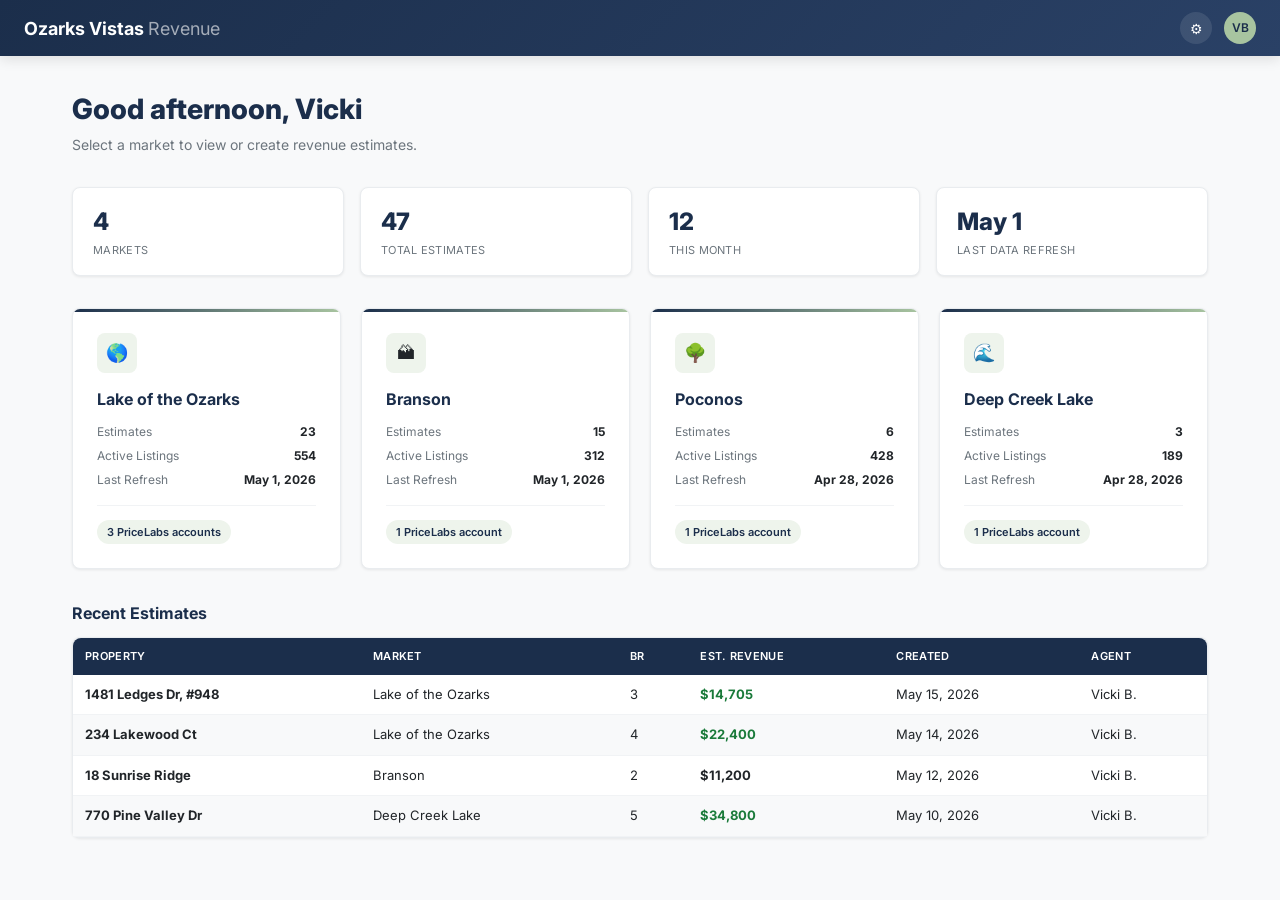
==== 02-dashboard.html @ f5959ed8 "Initial mockups: login, dashboard, estimates list, report view, add/edit form, settings" ====
<!DOCTYPE html>
<html lang="en">
<head>
  <meta charset="UTF-8">
  <meta name="viewport" content="width=device-width, initial-scale=1.0">
  <title>Dashboard — Revenue Estimator</title>
  <link rel="stylesheet" href="shared.css">
  <style>
    .welcome {
      margin-bottom: 32px;
    }
    .welcome h1 {
      font-size: 28px;
      font-weight: 800;
      color: var(--navy);
    }
    .welcome p {
      color: var(--gray-500);
      margin-top: 4px;
    }
    .market-card-icon {
      width: 40px;
      height: 40px;
      border-radius: 8px;
      background: var(--sage-pale);
      display: flex;
      align-items: center;
      justify-content: center;
      margin-bottom: 14px;
      font-size: 18px;
    }
    .market-card-actions {
      margin-top: 16px;
      padding-top: 14px;
      border-top: 1px solid var(--gray-100);
      display: flex;
      gap: 8px;
    }
    .quick-stats {
      display: grid;
      grid-template-columns: repeat(4, 1fr);
      gap: 16px;
      margin-bottom: 32px;
    }
    .quick-stat {
      background: var(--white);
      border: 1px solid var(--gray-200);
      border-radius: var(--radius);
      padding: 16px 20px;
      box-shadow: var(--shadow-sm);
    }
    .quick-stat-value {
      font-size: 24px;
      font-weight: 800;
      color: var(--navy);
    }
    .quick-stat-label {
      font-size: 11px;
      color: var(--gray-500);
      text-transform: uppercase;
      letter-spacing: 0.3px;
      margin-top: 2px;
    }
    .recent-section { margin-top: 32px; }
    .recent-title {
      font-size: 16px;
      font-weight: 700;
      color: var(--navy);
      margin-bottom: 12px;
    }
  </style>
</head>
<body>
  <!-- Top Nav -->
  <nav class="topnav">
    <div class="topnav-left">
      <a href="#" class="topnav-logo">Ozarks Vistas <span>Revenue</span></a>
    </div>
    <div class="topnav-right">
      <a href="06-settings.html" class="topnav-icon" title="Settings">&#9881;</a>
      <div class="topnav-avatar">VB</div>
    </div>
  </nav>

  <div class="page">
    <!-- Welcome -->
    <div class="welcome">
      <h1>Good afternoon, Vicki</h1>
      <p>Select a market to view or create revenue estimates.</p>
    </div>

    <!-- Quick Stats -->
    <div class="quick-stats">
      <div class="quick-stat">
        <div class="quick-stat-value">4</div>
        <div class="quick-stat-label">Markets</div>
      </div>
      <div class="quick-stat">
        <div class="quick-stat-value">47</div>
        <div class="quick-stat-label">Total Estimates</div>
      </div>
      <div class="quick-stat">
        <div class="quick-stat-value">12</div>
        <div class="quick-stat-label">This Month</div>
      </div>
      <div class="quick-stat">
        <div class="quick-stat-value">May 1</div>
        <div class="quick-stat-label">Last Data Refresh</div>
      </div>
    </div>

    <!-- Market Cards -->
    <div class="market-grid">
      <a href="03-estimates-list.html" class="market-card" style="text-decoration:none;">
        <div class="market-card-icon">&#127758;</div>
        <div class="market-card-name">Lake of the Ozarks</div>
        <div class="market-card-stat">
          <span>Estimates</span> <strong>23</strong>
        </div>
        <div class="market-card-stat">
          <span>Active Listings</span> <strong>554</strong>
        </div>
        <div class="market-card-stat">
          <span>Last Refresh</span> <strong>May 1, 2026</strong>
        </div>
        <div class="market-card-actions">
          <span class="badge badge-sage">3 PriceLabs accounts</span>
        </div>
      </a>

      <div class="market-card">
        <div class="market-card-icon">&#127956;</div>
        <div class="market-card-name">Branson</div>
        <div class="market-card-stat">
          <span>Estimates</span> <strong>15</strong>
        </div>
        <div class="market-card-stat">
          <span>Active Listings</span> <strong>312</strong>
        </div>
        <div class="market-card-stat">
          <span>Last Refresh</span> <strong>May 1, 2026</strong>
        </div>
        <div class="market-card-actions">
          <span class="badge badge-sage">1 PriceLabs account</span>
        </div>
      </div>

      <div class="market-card">
        <div class="market-card-icon">&#127795;</div>
        <div class="market-card-name">Poconos</div>
        <div class="market-card-stat">
          <span>Estimates</span> <strong>6</strong>
        </div>
        <div class="market-card-stat">
          <span>Active Listings</span> <strong>428</strong>
        </div>
        <div class="market-card-stat">
          <span>Last Refresh</span> <strong>Apr 28, 2026</strong>
        </div>
        <div class="market-card-actions">
          <span class="badge badge-sage">1 PriceLabs account</span>
        </div>
      </div>

      <div class="market-card">
        <div class="market-card-icon">&#127754;</div>
        <div class="market-card-name">Deep Creek Lake</div>
        <div class="market-card-stat">
          <span>Estimates</span> <strong>3</strong>
        </div>
        <div class="market-card-stat">
          <span>Active Listings</span> <strong>189</strong>
        </div>
        <div class="market-card-stat">
          <span>Last Refresh</span> <strong>Apr 28, 2026</strong>
        </div>
        <div class="market-card-actions">
          <span class="badge badge-sage">1 PriceLabs account</span>
        </div>
      </div>
    </div>

    <!-- Recent Estimates -->
    <div class="recent-section">
      <div class="recent-title">Recent Estimates</div>
      <div class="card">
        <table class="data-table">
          <thead>
            <tr>
              <th>Property</th>
              <th>Market</th>
              <th>BR</th>
              <th>Est. Revenue</th>
              <th>Created</th>
              <th>Agent</th>
            </tr>
          </thead>
          <tbody>
            <tr>
              <td><strong>1481 Ledges Dr, #948</strong></td>
              <td>Lake of the Ozarks</td>
              <td>3</td>
              <td class="text-green font-bold">$14,705</td>
              <td>May 15, 2026</td>
              <td>Vicki B.</td>
            </tr>
            <tr>
              <td><strong>234 Lakewood Ct</strong></td>
              <td>Lake of the Ozarks</td>
              <td>4</td>
              <td class="text-green font-bold">$22,400</td>
              <td>May 14, 2026</td>
              <td>Vicki B.</td>
            </tr>
            <tr>
              <td><strong>18 Sunrise Ridge</strong></td>
              <td>Branson</td>
              <td>2</td>
              <td class="font-bold">$11,200</td>
              <td>May 12, 2026</td>
              <td>Vicki B.</td>
            </tr>
            <tr>
              <td><strong>770 Pine Valley Dr</strong></td>
              <td>Deep Creek Lake</td>
              <td>5</td>
              <td class="text-green font-bold">$34,800</td>
              <td>May 10, 2026</td>
              <td>Vicki B.</td>
            </tr>
          </tbody>
        </table>
      </div>
    </div>
  </div>
</body>
</html>
---- shared.css ----
@import url('https://fonts.googleapis.com/css2?family=Inter:wght@300;400;500;600;700;800&display=swap');

:root {
  --navy: #1B2E4B;
  --navy-light: #2a4166;
  --sage: #A8C4A0;
  --sage-light: #d4e4d0;
  --sage-pale: #eef4ec;
  --white: #ffffff;
  --gray-50: #f8f9fa;
  --gray-100: #f1f3f5;
  --gray-200: #e9ecef;
  --gray-300: #dee2e6;
  --gray-400: #adb5bd;
  --gray-500: #6c757d;
  --gray-700: #495057;
  --gray-900: #212529;
  --red: #c0392b;
  --red-light: #fdecea;
  --green: #1a7a3a;
  --green-light: #e8f5e9;
  --blue: #2e6bba;
  --radius: 8px;
  --shadow-sm: 0 1px 3px rgba(0,0,0,0.08);
  --shadow-md: 0 4px 12px rgba(0,0,0,0.1);
  --shadow-lg: 0 8px 24px rgba(0,0,0,0.12);
}

* { margin: 0; padding: 0; box-sizing: border-box; }

body {
  font-family: 'Inter', -apple-system, sans-serif;
  font-size: 14px;
  line-height: 1.5;
  color: var(--gray-900);
  background: var(--gray-50);
}

/* Top Nav */
.topnav {
  background: linear-gradient(135deg, var(--navy), var(--navy-light));
  padding: 0 24px;
  height: 56px;
  display: flex;
  align-items: center;
  justify-content: space-between;
  position: sticky;
  top: 0;
  z-index: 100;
  box-shadow: var(--shadow-md);
}
.topnav-left { display: flex; align-items: center; gap: 16px; }
.topnav-logo {
  font-size: 18px;
  font-weight: 700;
  color: var(--white);
  text-decoration: none;
}
.topnav-logo span { color: rgba(255,255,255,0.6); font-weight: 400; }
.topnav-market {
  background: rgba(255,255,255,0.1);
  border: 1px solid rgba(255,255,255,0.2);
  color: var(--white);
  padding: 6px 12px;
  border-radius: 6px;
  font-size: 13px;
  cursor: pointer;
}
.topnav-right { display: flex; align-items: center; gap: 12px; }
.topnav-icon {
  width: 32px;
  height: 32px;
  border-radius: 50%;
  background: rgba(255,255,255,0.1);
  display: flex;
  align-items: center;
  justify-content: center;
  color: var(--white);
  cursor: pointer;
  font-size: 14px;
  text-decoration: none;
}
.topnav-icon:hover { background: rgba(255,255,255,0.2); }
.topnav-avatar {
  width: 32px;
  height: 32px;
  border-radius: 50%;
  background: var(--sage);
  color: var(--navy);
  display: flex;
  align-items: center;
  justify-content: center;
  font-size: 12px;
  font-weight: 600;
}

/* Page Layout */
.page { padding: 32px; max-width: 1200px; margin: 0 auto; }
.page-header {
  display: flex;
  align-items: center;
  justify-content: space-between;
  margin-bottom: 24px;
}
.page-title { font-size: 24px; font-weight: 700; color: var(--navy); }
.page-subtitle { font-size: 14px; color: var(--gray-500); margin-top: 4px; }

/* Buttons */
.btn {
  display: inline-flex;
  align-items: center;
  gap: 6px;
  padding: 10px 18px;
  border-radius: 6px;
  font-size: 13px;
  font-weight: 600;
  cursor: pointer;
  border: none;
  text-decoration: none;
  transition: all 0.15s;
}
.btn-primary {
  background: var(--navy);
  color: var(--white);
}
.btn-primary:hover { background: var(--navy-light); }
.btn-secondary {
  background: var(--white);
  color: var(--navy);
  border: 1px solid var(--gray-300);
}
.btn-secondary:hover { background: var(--gray-50); }
.btn-sage {
  background: var(--sage);
  color: var(--navy);
}
.btn-sage:hover { background: var(--sage-light); }
.btn-sm { padding: 6px 12px; font-size: 12px; }
.btn-icon { padding: 8px; width: 32px; height: 32px; justify-content: center; }

/* Cards */
.card {
  background: var(--white);
  border: 1px solid var(--gray-200);
  border-radius: var(--radius);
  box-shadow: var(--shadow-sm);
}
.card-header {
  padding: 16px 20px;
  border-bottom: 1px solid var(--gray-200);
  display: flex;
  align-items: center;
  justify-content: space-between;
}
.card-body { padding: 20px; }

/* Tables */
.data-table {
  width: 100%;
  border-collapse: collapse;
  font-size: 13px;
}
.data-table thead th {
  background: var(--navy);
  color: var(--white);
  padding: 10px 12px;
  text-align: left;
  font-weight: 600;
  font-size: 11px;
  text-transform: uppercase;
  letter-spacing: 0.3px;
}
.data-table thead th:first-child { border-radius: var(--radius) 0 0 0; }
.data-table thead th:last-child { border-radius: 0 var(--radius) 0 0; }
.data-table tbody td {
  padding: 10px 12px;
  border-bottom: 1px solid var(--gray-100);
}
.data-table tbody tr:nth-child(even) { background: var(--gray-50); }
.data-table tbody tr:hover { background: var(--sage-pale); }

/* Forms */
.form-group { margin-bottom: 16px; }
.form-label {
  display: block;
  font-size: 12px;
  font-weight: 600;
  color: var(--gray-700);
  margin-bottom: 4px;
  text-transform: uppercase;
  letter-spacing: 0.3px;
}
.form-input {
  width: 100%;
  padding: 10px 12px;
  border: 1px solid var(--gray-300);
  border-radius: 6px;
  font-size: 14px;
  font-family: inherit;
  transition: border-color 0.15s;
}
.form-input:focus {
  outline: none;
  border-color: var(--navy);
  box-shadow: 0 0 0 3px rgba(27,46,75,0.1);
}
.form-row { display: grid; grid-template-columns: 1fr 1fr; gap: 16px; }
.form-row-3 { display: grid; grid-template-columns: 1fr 1fr 1fr; gap: 16px; }

/* Section */
.section {
  background: var(--white);
  border: 1px solid var(--gray-200);
  border-radius: var(--radius);
  margin-bottom: 20px;
  box-shadow: var(--shadow-sm);
}
.section-header {
  padding: 14px 20px;
  border-bottom: 1px solid var(--gray-200);
  display: flex;
  align-items: center;
  justify-content: space-between;
  cursor: pointer;
}
.section-title {
  font-size: 14px;
  font-weight: 700;
  color: var(--navy);
}
.section-badge {
  background: var(--sage-pale);
  color: var(--navy);
  padding: 3px 10px;
  border-radius: 12px;
  font-size: 11px;
  font-weight: 600;
}
.section-body { padding: 20px; }

/* Chips / Toggles */
.chip-group { display: flex; flex-wrap: wrap; gap: 8px; }
.chip {
  padding: 6px 14px;
  border-radius: 20px;
  font-size: 12px;
  font-weight: 500;
  cursor: pointer;
  border: 1px solid var(--gray-300);
  background: var(--white);
  color: var(--gray-700);
  transition: all 0.15s;
}
.chip.active {
  background: var(--navy);
  color: var(--white);
  border-color: var(--navy);
}
.chip:hover:not(.active) { background: var(--gray-100); }

/* Toggle */
.toggle-wrap { display: flex; align-items: center; gap: 10px; }
.toggle {
  width: 40px;
  height: 22px;
  background: var(--gray-300);
  border-radius: 11px;
  position: relative;
  cursor: pointer;
  transition: background 0.2s;
}
.toggle.active { background: var(--sage); }
.toggle::after {
  content: '';
  width: 18px;
  height: 18px;
  background: white;
  border-radius: 50%;
  position: absolute;
  top: 2px;
  left: 2px;
  transition: transform 0.2s;
  box-shadow: var(--shadow-sm);
}
.toggle.active::after { transform: translateX(18px); }
.toggle-label { font-size: 13px; color: var(--gray-700); }

/* Slider */
.slider-wrap { display: flex; align-items: center; gap: 12px; }
.slider {
  flex: 1;
  -webkit-appearance: none;
  height: 4px;
  background: var(--gray-200);
  border-radius: 2px;
  outline: none;
}
.slider::-webkit-slider-thumb {
  -webkit-appearance: none;
  width: 16px;
  height: 16px;
  background: var(--navy);
  border-radius: 50%;
  cursor: pointer;
}
.slider-value {
  font-size: 13px;
  font-weight: 600;
  color: var(--navy);
  min-width: 60px;
}

/* Stepper */
.stepper {
  display: inline-flex;
  align-items: center;
  border: 1px solid var(--gray-300);
  border-radius: 6px;
  overflow: hidden;
}
.stepper button {
  width: 32px;
  height: 32px;
  border: none;
  background: var(--gray-100);
  cursor: pointer;
  font-size: 16px;
  color: var(--navy);
}
.stepper button:hover { background: var(--gray-200); }
.stepper span {
  padding: 0 14px;
  font-weight: 600;
  font-size: 14px;
  min-width: 36px;
  text-align: center;
}

/* Badge */
.badge {
  display: inline-flex;
  align-items: center;
  gap: 4px;
  padding: 4px 10px;
  border-radius: 12px;
  font-size: 11px;
  font-weight: 600;
}
.badge-navy { background: var(--navy); color: var(--white); }
.badge-sage { background: var(--sage-pale); color: var(--navy); }
.badge-green { background: var(--green-light); color: var(--green); }

/* Status dots */
.status-dot {
  width: 8px;
  height: 8px;
  border-radius: 50%;
  display: inline-block;
}
.status-dot-green { background: var(--green); }
.status-dot-gray { background: var(--gray-400); }

/* Market cards grid */
.market-grid {
  display: grid;
  grid-template-columns: repeat(auto-fill, minmax(260px, 1fr));
  gap: 20px;
}
.market-card {
  background: var(--white);
  border: 1px solid var(--gray-200);
  border-radius: var(--radius);
  padding: 24px;
  cursor: pointer;
  transition: all 0.2s;
  position: relative;
  overflow: hidden;
  box-shadow: var(--shadow-sm);
}
.market-card::before {
  content: '';
  position: absolute;
  top: 0;
  left: 0;
  right: 0;
  height: 3px;
  background: linear-gradient(90deg, var(--navy), var(--sage));
}
.market-card:hover {
  box-shadow: var(--shadow-md);
  transform: translateY(-2px);
}
.market-card-name {
  font-size: 16px;
  font-weight: 700;
  color: var(--navy);
  margin-bottom: 12px;
}
.market-card-stat {
  display: flex;
  justify-content: space-between;
  font-size: 12px;
  color: var(--gray-500);
  margin-bottom: 6px;
}
.market-card-stat strong { color: var(--gray-900); }

/* Utility */
.text-navy { color: var(--navy); }
.text-sage { color: var(--sage); }
.text-gray { color: var(--gray-500); }
.text-green { color: var(--green); }
.text-red { color: var(--red); }
.font-bold { font-weight: 700; }
.mt-2 { margin-top: 8px; }
.mt-4 { margin-top: 16px; }
.mb-2 { margin-bottom: 8px; }
.mb-4 { margin-bottom: 16px; }
.gap-2 { gap: 8px; }
.flex { display: flex; }
.items-center { align-items: center; }
.justify-between { justify-content: space-between; }
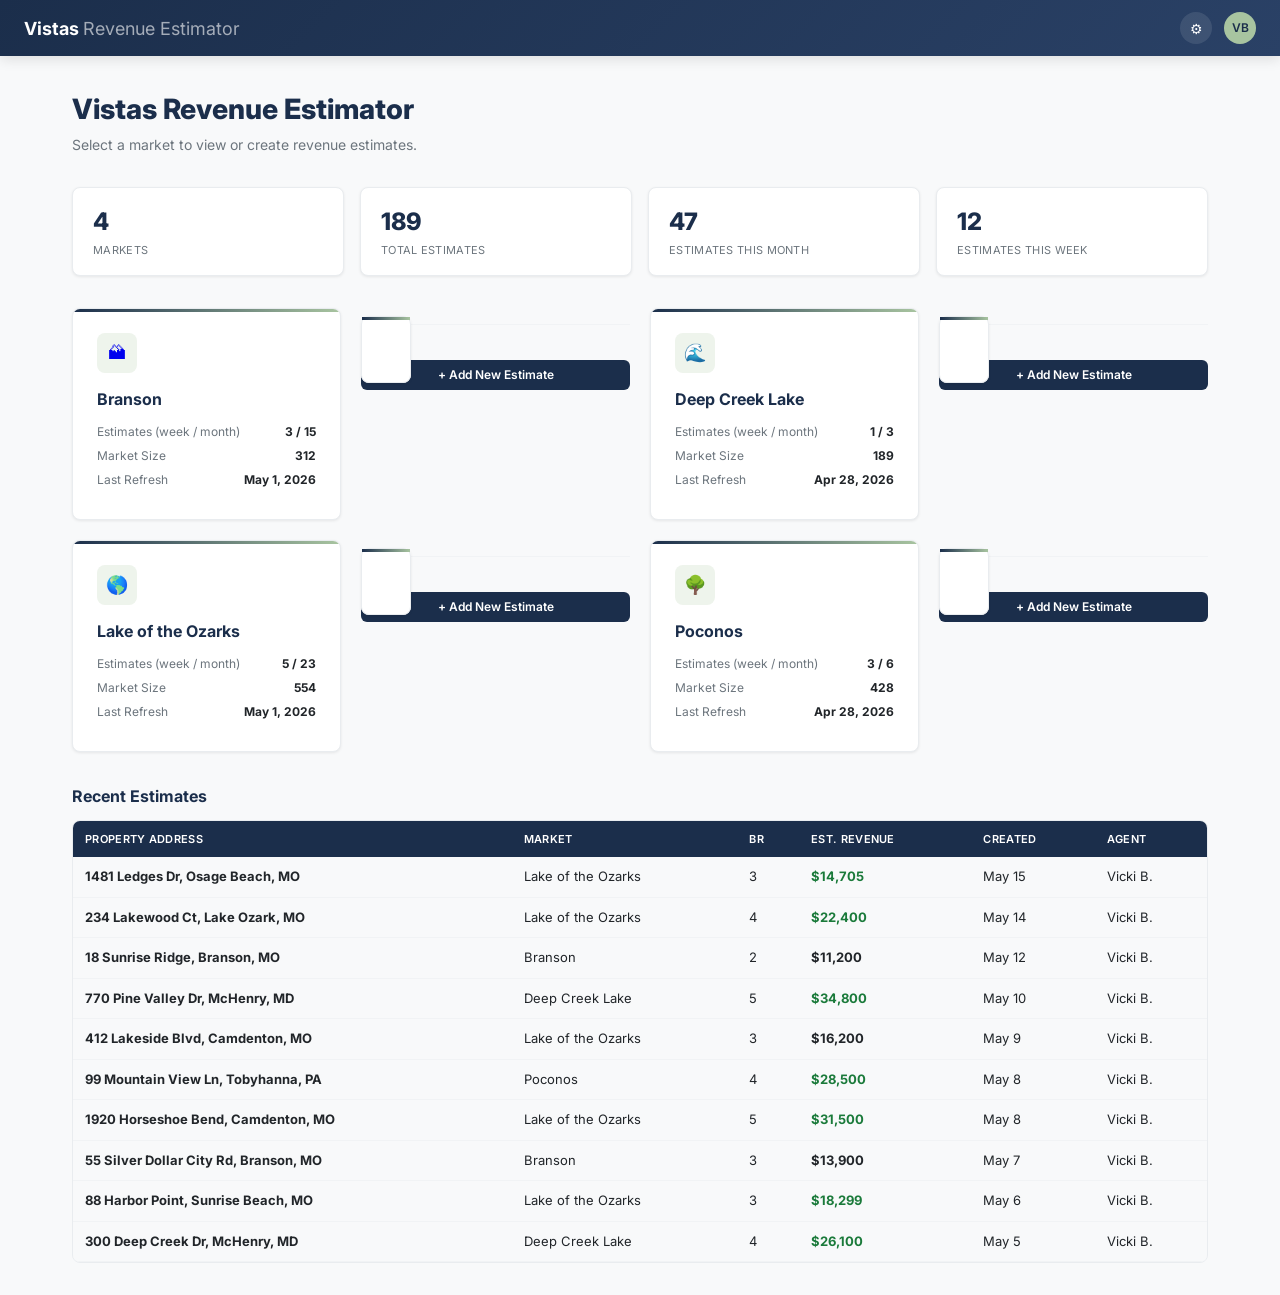
==== commit 541b1bf9: "Rewrite all mockup pages per design feedback - Rebrand to Vistas Revenue Estimator throughout - Alph" ====
--- a/02-dashboard.html
+++ b/02-dashboard.html
@@ -3,78 +3,59 @@
 <head>
   <meta charset="UTF-8">
   <meta name="viewport" content="width=device-width, initial-scale=1.0">
-  <title>Dashboard — Revenue Estimator</title>
+  <title>Dashboard — Vistas Revenue Estimator</title>
   <link rel="stylesheet" href="shared.css">
   <style>
-    .welcome {
-      margin-bottom: 32px;
-    }
-    .welcome h1 {
-      font-size: 28px;
-      font-weight: 800;
-      color: var(--navy);
-    }
-    .welcome p {
-      color: var(--gray-500);
-      margin-top: 4px;
-    }
+    .welcome { margin-bottom: 32px; }
+    .welcome h1 { font-size: 28px; font-weight: 800; color: var(--navy); }
+    .welcome p { color: var(--gray-500); margin-top: 4px; }
     .market-card-icon {
-      width: 40px;
-      height: 40px;
-      border-radius: 8px;
+      width: 40px; height: 40px; border-radius: 8px;
       background: var(--sage-pale);
-      display: flex;
-      align-items: center;
-      justify-content: center;
-      margin-bottom: 14px;
-      font-size: 18px;
+      display: flex; align-items: center; justify-content: center;
+      margin-bottom: 14px; font-size: 18px;
     }
     .market-card-actions {
-      margin-top: 16px;
-      padding-top: 14px;
+      margin-top: 16px; padding-top: 14px;
       border-top: 1px solid var(--gray-100);
-      display: flex;
-      gap: 8px;
     }
     .quick-stats {
-      display: grid;
-      grid-template-columns: repeat(4, 1fr);
-      gap: 16px;
-      margin-bottom: 32px;
+      display: grid; grid-template-columns: repeat(4, 1fr);
+      gap: 16px; margin-bottom: 32px;
     }
     .quick-stat {
-      background: var(--white);
-      border: 1px solid var(--gray-200);
-      border-radius: var(--radius);
-      padding: 16px 20px;
+      background: var(--white); border: 1px solid var(--gray-200);
+      border-radius: var(--radius); padding: 16px 20px;
       box-shadow: var(--shadow-sm);
     }
-    .quick-stat-value {
-      font-size: 24px;
-      font-weight: 800;
-      color: var(--navy);
-    }
+    .quick-stat-value { font-size: 24px; font-weight: 800; color: var(--navy); }
     .quick-stat-label {
-      font-size: 11px;
-      color: var(--gray-500);
-      text-transform: uppercase;
-      letter-spacing: 0.3px;
-      margin-top: 2px;
+      font-size: 11px; color: var(--gray-500);
+      text-transform: uppercase; letter-spacing: 0.3px; margin-top: 2px;
     }
     .recent-section { margin-top: 32px; }
-    .recent-title {
-      font-size: 16px;
-      font-weight: 700;
-      color: var(--navy);
-      margin-bottom: 12px;
+    .recent-title { font-size: 16px; font-weight: 700; color: var(--navy); margin-bottom: 12px; }
+    .recent-scroll {
+      max-height: 520px; overflow-y: auto;
+      border: 1px solid var(--gray-200); border-radius: var(--radius);
     }
+    .recent-scroll table { border-collapse: collapse; width: 100%; font-size: 13px; }
+    .recent-scroll thead th {
+      background: var(--navy); color: var(--white); padding: 10px 12px;
+      text-align: left; font-weight: 600; font-size: 11px;
+      text-transform: uppercase; letter-spacing: 0.3px;
+      position: sticky; top: 0; z-index: 1;
+    }
+    .recent-scroll tbody td { padding: 10px 12px; border-bottom: 1px solid var(--gray-100); }
+    .recent-scroll tbody tr:nth-child(even) { background: var(--gray-50); }
+    .recent-scroll tbody tr { cursor: pointer; }
+    .recent-scroll tbody tr:hover { background: var(--sage-pale); }
   </style>
 </head>
 <body>
-  <!-- Top Nav -->
   <nav class="topnav">
     <div class="topnav-left">
-      <a href="#" class="topnav-logo">Ozarks Vistas <span>Revenue</span></a>
+      <a href="#" class="topnav-logo">Vistas <span>Revenue Estimator</span></a>
     </div>
     <div class="topnav-right">
       <a href="06-settings.html" class="topnav-icon" title="Settings">&#9881;</a>
@@ -83,111 +64,80 @@
   </nav>
 
   <div class="page">
-    <!-- Welcome -->
     <div class="welcome">
-      <h1>Good afternoon, Vicki</h1>
+      <h1>Vistas Revenue Estimator</h1>
       <p>Select a market to view or create revenue estimates.</p>
     </div>
 
-    <!-- Quick Stats -->
     <div class="quick-stats">
       <div class="quick-stat">
         <div class="quick-stat-value">4</div>
         <div class="quick-stat-label">Markets</div>
       </div>
       <div class="quick-stat">
-        <div class="quick-stat-value">47</div>
+        <div class="quick-stat-value">189</div>
         <div class="quick-stat-label">Total Estimates</div>
       </div>
       <div class="quick-stat">
-        <div class="quick-stat-value">12</div>
-        <div class="quick-stat-label">This Month</div>
+        <div class="quick-stat-value">47</div>
+        <div class="quick-stat-label">Estimates This Month</div>
       </div>
       <div class="quick-stat">
-        <div class="quick-stat-value">May 1</div>
-        <div class="quick-stat-label">Last Data Refresh</div>
+        <div class="quick-stat-value">12</div>
+        <div class="quick-stat-label">Estimates This Week</div>
       </div>
     </div>
 
-    <!-- Market Cards -->
     <div class="market-grid">
-      <a href="03-estimates-list.html" class="market-card" style="text-decoration:none;">
+      <a href="03-estimates-list.html?market=branson" class="market-card" style="text-decoration:none;">
+        <div class="market-card-icon">&#127956;</div>
+        <div class="market-card-name">Branson</div>
+        <div class="market-card-stat"><span>Estimates (week / month)</span> <strong>3 / 15</strong></div>
+        <div class="market-card-stat"><span>Market Size</span> <strong>312</strong></div>
+        <div class="market-card-stat"><span>Last Refresh</span> <strong>May 1, 2026</strong></div>
+        <div class="market-card-actions">
+          <a href="05-add-edit.html?market=branson" class="btn btn-primary btn-sm" style="width:100%;justify-content:center;">+ Add New Estimate</a>
+        </div>
+      </a>
+      <a href="03-estimates-list.html?market=deep-creek" class="market-card" style="text-decoration:none;">
+        <div class="market-card-icon">&#127754;</div>
+        <div class="market-card-name">Deep Creek Lake</div>
+        <div class="market-card-stat"><span>Estimates (week / month)</span> <strong>1 / 3</strong></div>
+        <div class="market-card-stat"><span>Market Size</span> <strong>189</strong></div>
+        <div class="market-card-stat"><span>Last Refresh</span> <strong>Apr 28, 2026</strong></div>
+        <div class="market-card-actions">
+          <a href="05-add-edit.html?market=deep-creek" class="btn btn-primary btn-sm" style="width:100%;justify-content:center;">+ Add New Estimate</a>
+        </div>
+      </a>
+      <a href="03-estimates-list.html?market=lake-ozarks" class="market-card" style="text-decoration:none;">
         <div class="market-card-icon">&#127758;</div>
         <div class="market-card-name">Lake of the Ozarks</div>
-        <div class="market-card-stat">
-          <span>Estimates</span> <strong>23</strong>
-        </div>
-        <div class="market-card-stat">
-          <span>Active Listings</span> <strong>554</strong>
-        </div>
-        <div class="market-card-stat">
-          <span>Last Refresh</span> <strong>May 1, 2026</strong>
-        </div>
+        <div class="market-card-stat"><span>Estimates (week / month)</span> <strong>5 / 23</strong></div>
+        <div class="market-card-stat"><span>Market Size</span> <strong>554</strong></div>
+        <div class="market-card-stat"><span>Last Refresh</span> <strong>May 1, 2026</strong></div>
         <div class="market-card-actions">
-          <span class="badge badge-sage">3 PriceLabs accounts</span>
+          <a href="05-add-edit.html?market=lake-ozarks" class="btn btn-primary btn-sm" style="width:100%;justify-content:center;">+ Add New Estimate</a>
         </div>
       </a>
-
-      <div class="market-card">
-        <div class="market-card-icon">&#127956;</div>
-        <div class="market-card-name">Branson</div>
-        <div class="market-card-stat">
-          <span>Estimates</span> <strong>15</strong>
-        </div>
-        <div class="market-card-stat">
-          <span>Active Listings</span> <strong>312</strong>
-        </div>
-        <div class="market-card-stat">
-          <span>Last Refresh</span> <strong>May 1, 2026</strong>
-        </div>
-        <div class="market-card-actions">
-          <span class="badge badge-sage">1 PriceLabs account</span>
-        </div>
-      </div>
-
-      <div class="market-card">
+      <a href="03-estimates-list.html?market=poconos" class="market-card" style="text-decoration:none;">
         <div class="market-card-icon">&#127795;</div>
         <div class="market-card-name">Poconos</div>
-        <div class="market-card-stat">
-          <span>Estimates</span> <strong>6</strong>
+        <div class="market-card-stat"><span>Estimates (week / month)</span> <strong>3 / 6</strong></div>
+        <div class="market-card-stat"><span>Market Size</span> <strong>428</strong></div>
+        <div class="market-card-stat"><span>Last Refresh</span> <strong>Apr 28, 2026</strong></div>
+        <div class="market-card-actions">
+          <a href="05-add-edit.html?market=poconos" class="btn btn-primary btn-sm" style="width:100%;justify-content:center;">+ Add New Estimate</a>
         </div>
-        <div class="market-card-stat">
-          <span>Active Listings</span> <strong>428</strong>
-        </div>
-        <div class="market-card-stat">
-          <span>Last Refresh</span> <strong>Apr 28, 2026</strong>
-        </div>
-        <div class="market-card-actions">
-          <span class="badge badge-sage">1 PriceLabs account</span>
-        </div>
-      </div>
-
-      <div class="market-card">
-        <div class="market-card-icon">&#127754;</div>
-        <div class="market-card-name">Deep Creek Lake</div>
-        <div class="market-card-stat">
-          <span>Estimates</span> <strong>3</strong>
-        </div>
-        <div class="market-card-stat">
-          <span>Active Listings</span> <strong>189</strong>
-        </div>
-        <div class="market-card-stat">
-          <span>Last Refresh</span> <strong>Apr 28, 2026</strong>
-        </div>
-        <div class="market-card-actions">
-          <span class="badge badge-sage">1 PriceLabs account</span>
-        </div>
-      </div>
+      </a>
     </div>
 
-    <!-- Recent Estimates -->
     <div class="recent-section">
       <div class="recent-title">Recent Estimates</div>
-      <div class="card">
-        <table class="data-table">
+      <div class="recent-scroll">
+        <table>
           <thead>
             <tr>
-              <th>Property</th>
+              <th>Property Address</th>
               <th>Market</th>
               <th>BR</th>
               <th>Est. Revenue</th>
@@ -196,38 +146,16 @@
             </tr>
           </thead>
           <tbody>
-            <tr>
-              <td><strong>1481 Ledges Dr, #948</strong></td>
-              <td>Lake of the Ozarks</td>
-              <td>3</td>
-              <td class="text-green font-bold">$14,705</td>
-              <td>May 15, 2026</td>
-              <td>Vicki B.</td>
-            </tr>
-            <tr>
-              <td><strong>234 Lakewood Ct</strong></td>
-              <td>Lake of the Ozarks</td>
-              <td>4</td>
-              <td class="text-green font-bold">$22,400</td>
-              <td>May 14, 2026</td>
-              <td>Vicki B.</td>
-            </tr>
-            <tr>
-              <td><strong>18 Sunrise Ridge</strong></td>
-              <td>Branson</td>
-              <td>2</td>
-              <td class="font-bold">$11,200</td>
-              <td>May 12, 2026</td>
-              <td>Vicki B.</td>
-            </tr>
-            <tr>
-              <td><strong>770 Pine Valley Dr</strong></td>
-              <td>Deep Creek Lake</td>
-              <td>5</td>
-              <td class="text-green font-bold">$34,800</td>
-              <td>May 10, 2026</td>
-              <td>Vicki B.</td>
-            </tr>
+            <tr onclick="location.href='04-view-report.html'"><td><strong>1481 Ledges Dr, Osage Beach, MO</strong></td><td>Lake of the Ozarks</td><td>3</td><td class="text-green font-bold">$14,705</td><td>May 15</td><td>Vicki B.</td></tr>
+            <tr onclick="location.href='04-view-report.html'"><td><strong>234 Lakewood Ct, Lake Ozark, MO</strong></td><td>Lake of the Ozarks</td><td>4</td><td class="text-green font-bold">$22,400</td><td>May 14</td><td>Vicki B.</td></tr>
+            <tr onclick="location.href='04-view-report.html'"><td><strong>18 Sunrise Ridge, Branson, MO</strong></td><td>Branson</td><td>2</td><td class="font-bold">$11,200</td><td>May 12</td><td>Vicki B.</td></tr>
+            <tr onclick="location.href='04-view-report.html'"><td><strong>770 Pine Valley Dr, McHenry, MD</strong></td><td>Deep Creek Lake</td><td>5</td><td class="text-green font-bold">$34,800</td><td>May 10</td><td>Vicki B.</td></tr>
+            <tr onclick="location.href='04-view-report.html'"><td><strong>412 Lakeside Blvd, Camdenton, MO</strong></td><td>Lake of the Ozarks</td><td>3</td><td class="font-bold">$16,200</td><td>May 9</td><td>Vicki B.</td></tr>
+            <tr onclick="location.href='04-view-report.html'"><td><strong>99 Mountain View Ln, Tobyhanna, PA</strong></td><td>Poconos</td><td>4</td><td class="text-green font-bold">$28,500</td><td>May 8</td><td>Vicki B.</td></tr>
+            <tr onclick="location.href='04-view-report.html'"><td><strong>1920 Horseshoe Bend, Camdenton, MO</strong></td><td>Lake of the Ozarks</td><td>5</td><td class="text-green font-bold">$31,500</td><td>May 8</td><td>Vicki B.</td></tr>
+            <tr onclick="location.href='04-view-report.html'"><td><strong>55 Silver Dollar City Rd, Branson, MO</strong></td><td>Branson</td><td>3</td><td class="font-bold">$13,900</td><td>May 7</td><td>Vicki B.</td></tr>
+            <tr onclick="location.href='04-view-report.html'"><td><strong>88 Harbor Point, Sunrise Beach, MO</strong></td><td>Lake of the Ozarks</td><td>3</td><td class="text-green font-bold">$18,299</td><td>May 6</td><td>Vicki B.</td></tr>
+            <tr onclick="location.href='04-view-report.html'"><td><strong>300 Deep Creek Dr, McHenry, MD</strong></td><td>Deep Creek Lake</td><td>4</td><td class="text-green font-bold">$26,100</td><td>May 5</td><td>Vicki B.</td></tr>
           </tbody>
         </table>
       </div>
--- a/shared.css
+++ b/shared.css
@@ -58,13 +58,19 @@
 }
 .topnav-logo span { color: rgba(255,255,255,0.6); font-weight: 400; }
 .topnav-market {
-  background: rgba(255,255,255,0.1);
-  border: 1px solid rgba(255,255,255,0.2);
+  background: rgba(255,255,255,0.15);
+  border: 1px solid rgba(255,255,255,0.3);
   color: var(--white);
   padding: 6px 12px;
   border-radius: 6px;
   font-size: 13px;
   cursor: pointer;
+  -webkit-appearance: none;
+  appearance: none;
+}
+.topnav-market option {
+  background: var(--white);
+  color: var(--gray-900);
 }
 .topnav-right { display: flex; align-items: center; gap: 12px; }
 .topnav-icon {
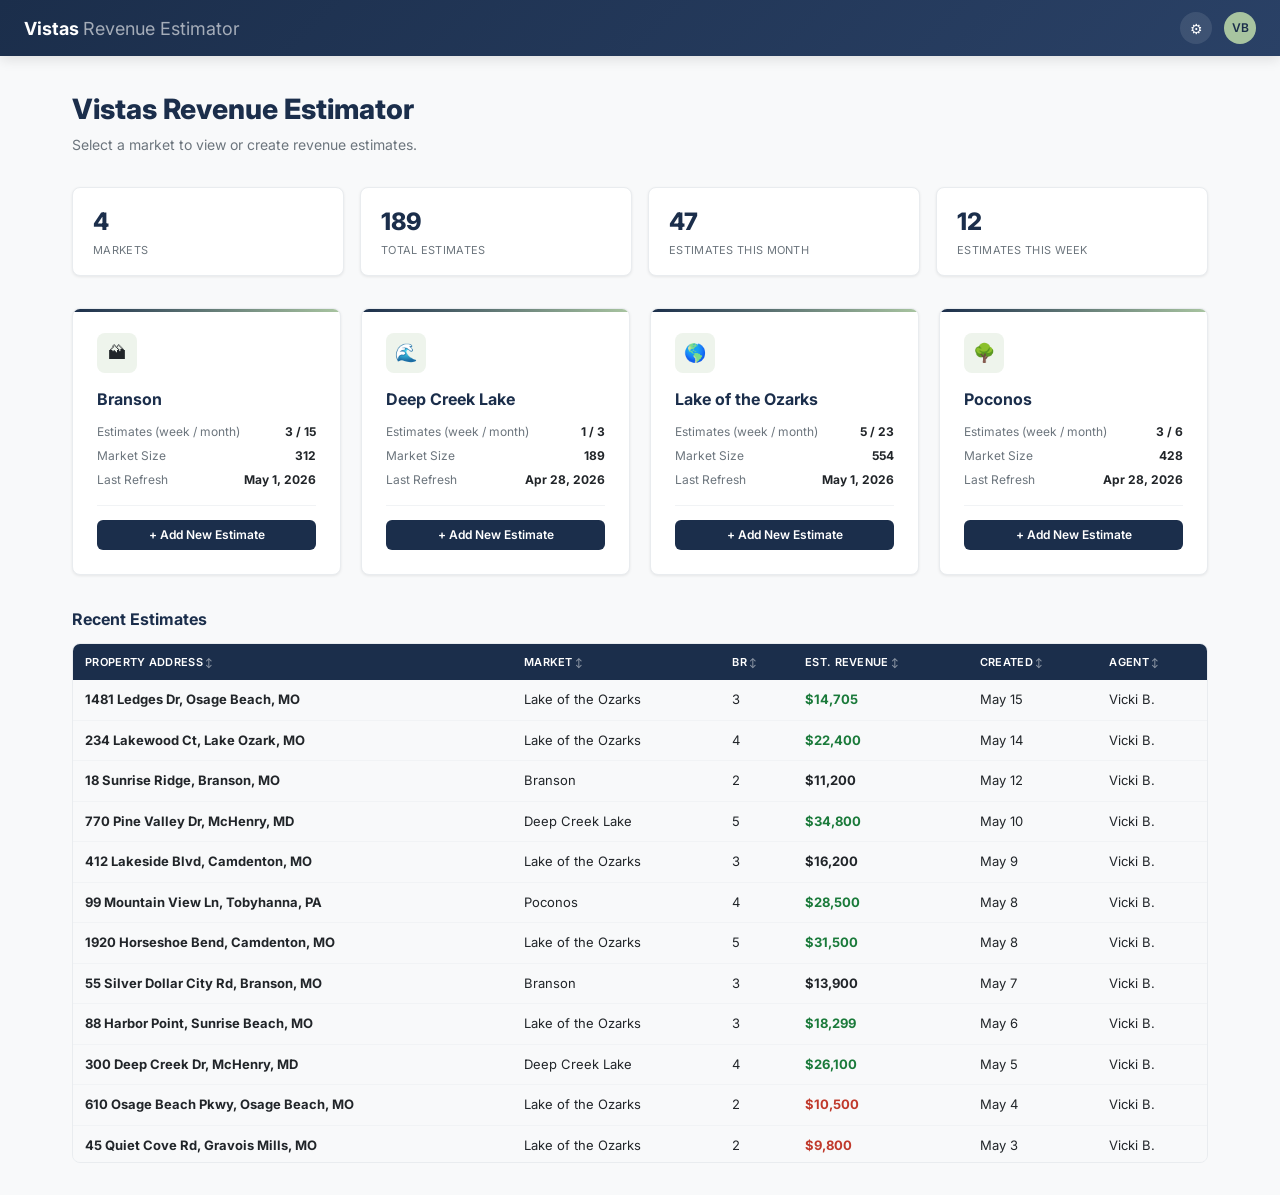
==== commit 60b239c8: "Revise all mockup pages per feedback - 02-dashboard: fix nested <a> tags in market cards (use div+on" ====
--- a/02-dashboard.html
+++ b/02-dashboard.html
@@ -45,7 +45,12 @@
       text-align: left; font-weight: 600; font-size: 11px;
       text-transform: uppercase; letter-spacing: 0.3px;
       position: sticky; top: 0; z-index: 1;
-    }
+      cursor: pointer; user-select: none;
+    }
+    .recent-scroll thead th:hover { opacity: 0.85; }
+    .recent-scroll thead th::after { content: ' \2195'; font-size: 9px; opacity: 0.5; }
+    .recent-scroll thead th.sorted-asc::after { content: ' \2191'; opacity: 1; }
+    .recent-scroll thead th.sorted-desc::after { content: ' \2193'; opacity: 1; }
     .recent-scroll tbody td { padding: 10px 12px; border-bottom: 1px solid var(--gray-100); }
     .recent-scroll tbody tr:nth-child(even) { background: var(--gray-50); }
     .recent-scroll tbody tr { cursor: pointer; }
@@ -89,60 +94,60 @@
     </div>
 
     <div class="market-grid">
-      <a href="03-estimates-list.html?market=branson" class="market-card" style="text-decoration:none;">
+      <div class="market-card" onclick="location.href='03-estimates-list.html?market=branson'">
         <div class="market-card-icon">&#127956;</div>
         <div class="market-card-name">Branson</div>
         <div class="market-card-stat"><span>Estimates (week / month)</span> <strong>3 / 15</strong></div>
         <div class="market-card-stat"><span>Market Size</span> <strong>312</strong></div>
         <div class="market-card-stat"><span>Last Refresh</span> <strong>May 1, 2026</strong></div>
         <div class="market-card-actions">
-          <a href="05-add-edit.html?market=branson" class="btn btn-primary btn-sm" style="width:100%;justify-content:center;">+ Add New Estimate</a>
-        </div>
-      </a>
-      <a href="03-estimates-list.html?market=deep-creek" class="market-card" style="text-decoration:none;">
+          <a href="05-add-edit.html?market=branson" class="btn btn-primary btn-sm" style="width:100%;justify-content:center;" onclick="event.stopPropagation();">+ Add New Estimate</a>
+        </div>
+      </div>
+      <div class="market-card" onclick="location.href='03-estimates-list.html?market=deep-creek'">
         <div class="market-card-icon">&#127754;</div>
         <div class="market-card-name">Deep Creek Lake</div>
         <div class="market-card-stat"><span>Estimates (week / month)</span> <strong>1 / 3</strong></div>
         <div class="market-card-stat"><span>Market Size</span> <strong>189</strong></div>
         <div class="market-card-stat"><span>Last Refresh</span> <strong>Apr 28, 2026</strong></div>
         <div class="market-card-actions">
-          <a href="05-add-edit.html?market=deep-creek" class="btn btn-primary btn-sm" style="width:100%;justify-content:center;">+ Add New Estimate</a>
-        </div>
-      </a>
-      <a href="03-estimates-list.html?market=lake-ozarks" class="market-card" style="text-decoration:none;">
+          <a href="05-add-edit.html?market=deep-creek" class="btn btn-primary btn-sm" style="width:100%;justify-content:center;" onclick="event.stopPropagation();">+ Add New Estimate</a>
+        </div>
+      </div>
+      <div class="market-card" onclick="location.href='03-estimates-list.html?market=lake-ozarks'">
         <div class="market-card-icon">&#127758;</div>
         <div class="market-card-name">Lake of the Ozarks</div>
         <div class="market-card-stat"><span>Estimates (week / month)</span> <strong>5 / 23</strong></div>
         <div class="market-card-stat"><span>Market Size</span> <strong>554</strong></div>
         <div class="market-card-stat"><span>Last Refresh</span> <strong>May 1, 2026</strong></div>
         <div class="market-card-actions">
-          <a href="05-add-edit.html?market=lake-ozarks" class="btn btn-primary btn-sm" style="width:100%;justify-content:center;">+ Add New Estimate</a>
-        </div>
-      </a>
-      <a href="03-estimates-list.html?market=poconos" class="market-card" style="text-decoration:none;">
+          <a href="05-add-edit.html?market=lake-ozarks" class="btn btn-primary btn-sm" style="width:100%;justify-content:center;" onclick="event.stopPropagation();">+ Add New Estimate</a>
+        </div>
+      </div>
+      <div class="market-card" onclick="location.href='03-estimates-list.html?market=poconos'">
         <div class="market-card-icon">&#127795;</div>
         <div class="market-card-name">Poconos</div>
         <div class="market-card-stat"><span>Estimates (week / month)</span> <strong>3 / 6</strong></div>
         <div class="market-card-stat"><span>Market Size</span> <strong>428</strong></div>
         <div class="market-card-stat"><span>Last Refresh</span> <strong>Apr 28, 2026</strong></div>
         <div class="market-card-actions">
-          <a href="05-add-edit.html?market=poconos" class="btn btn-primary btn-sm" style="width:100%;justify-content:center;">+ Add New Estimate</a>
-        </div>
-      </a>
+          <a href="05-add-edit.html?market=poconos" class="btn btn-primary btn-sm" style="width:100%;justify-content:center;" onclick="event.stopPropagation();">+ Add New Estimate</a>
+        </div>
+      </div>
     </div>
 
     <div class="recent-section">
       <div class="recent-title">Recent Estimates</div>
       <div class="recent-scroll">
-        <table>
+        <table id="recentTable">
           <thead>
             <tr>
-              <th>Property Address</th>
-              <th>Market</th>
-              <th>BR</th>
-              <th>Est. Revenue</th>
-              <th>Created</th>
-              <th>Agent</th>
+              <th data-col="0">Property Address</th>
+              <th data-col="1">Market</th>
+              <th data-col="2">BR</th>
+              <th data-col="3">Est. Revenue</th>
+              <th data-col="4">Created</th>
+              <th data-col="5">Agent</th>
             </tr>
           </thead>
           <tbody>
@@ -156,10 +161,76 @@
             <tr onclick="location.href='04-view-report.html'"><td><strong>55 Silver Dollar City Rd, Branson, MO</strong></td><td>Branson</td><td>3</td><td class="font-bold">$13,900</td><td>May 7</td><td>Vicki B.</td></tr>
             <tr onclick="location.href='04-view-report.html'"><td><strong>88 Harbor Point, Sunrise Beach, MO</strong></td><td>Lake of the Ozarks</td><td>3</td><td class="text-green font-bold">$18,299</td><td>May 6</td><td>Vicki B.</td></tr>
             <tr onclick="location.href='04-view-report.html'"><td><strong>300 Deep Creek Dr, McHenry, MD</strong></td><td>Deep Creek Lake</td><td>4</td><td class="text-green font-bold">$26,100</td><td>May 5</td><td>Vicki B.</td></tr>
+            <tr onclick="location.href='04-view-report.html'"><td><strong>610 Osage Beach Pkwy, Osage Beach, MO</strong></td><td>Lake of the Ozarks</td><td>2</td><td class="text-red font-bold">$10,500</td><td>May 4</td><td>Vicki B.</td></tr>
+            <tr onclick="location.href='04-view-report.html'"><td><strong>45 Quiet Cove Rd, Gravois Mills, MO</strong></td><td>Lake of the Ozarks</td><td>2</td><td class="text-red font-bold">$9,800</td><td>May 3</td><td>Vicki B.</td></tr>
+            <tr onclick="location.href='04-view-report.html'"><td><strong>312 Grand View Ter, Porto Cima, MO</strong></td><td>Lake of the Ozarks</td><td>4</td><td class="text-green font-bold">$26,100</td><td>Apr 30</td><td>Vicki B.</td></tr>
+            <tr onclick="location.href='04-view-report.html'"><td><strong>750 Shawnee Bend Rd, Sunrise Beach, MO</strong></td><td>Lake of the Ozarks</td><td>4</td><td class="text-green font-bold">$24,800</td><td>Apr 28</td><td>Vicki B.</td></tr>
+            <tr onclick="location.href='04-view-report.html'"><td><strong>22 Emerald Bay Dr, Lake Ozark, MO</strong></td><td>Lake of the Ozarks</td><td>3</td><td class="font-bold">$15,400</td><td>Apr 25</td><td>Vicki B.</td></tr>
+            <tr onclick="location.href='04-view-report.html'"><td><strong>101 Lakeshore Dr, McHenry, MD</strong></td><td>Deep Creek Lake</td><td>3</td><td class="font-bold">$18,900</td><td>Apr 23</td><td>Vicki B.</td></tr>
+            <tr onclick="location.href='04-view-report.html'"><td><strong>445 Table Rock Ln, Branson, MO</strong></td><td>Branson</td><td>4</td><td class="text-green font-bold">$21,300</td><td>Apr 22</td><td>Vicki B.</td></tr>
+            <tr onclick="location.href='04-view-report.html'"><td><strong>77 Arrowhead Trail, Pocono Lake, PA</strong></td><td>Poconos</td><td>3</td><td class="font-bold">$16,800</td><td>Apr 20</td><td>Vicki B.</td></tr>
+            <tr onclick="location.href='04-view-report.html'"><td><strong>520 Regatta Bay, Lake Ozark, MO</strong></td><td>Lake of the Ozarks</td><td>3</td><td class="font-bold">$13,200</td><td>Apr 18</td><td>Vicki B.</td></tr>
+            <tr onclick="location.href='04-view-report.html'"><td><strong>198 Dogwood Pass, Branson, MO</strong></td><td>Branson</td><td>2</td><td class="text-red font-bold">$8,400</td><td>Apr 16</td><td>Vicki B.</td></tr>
+            <tr onclick="location.href='04-view-report.html'"><td><strong>62 Marsh Run, McHenry, MD</strong></td><td>Deep Creek Lake</td><td>5</td><td class="text-green font-bold">$38,200</td><td>Apr 15</td><td>Vicki B.</td></tr>
+            <tr onclick="location.href='04-view-report.html'"><td><strong>901 Cove Landing, Camdenton, MO</strong></td><td>Lake of the Ozarks</td><td>4</td><td class="text-green font-bold">$20,100</td><td>Apr 14</td><td>Vicki B.</td></tr>
+            <tr onclick="location.href='04-view-report.html'"><td><strong>33 Ski Lodge Dr, Tannersville, PA</strong></td><td>Poconos</td><td>4</td><td class="text-green font-bold">$25,700</td><td>Apr 12</td><td>Vicki B.</td></tr>
+            <tr onclick="location.href='04-view-report.html'"><td><strong>280 Lazy River Rd, Osage Beach, MO</strong></td><td>Lake of the Ozarks</td><td>3</td><td class="font-bold">$14,900</td><td>Apr 10</td><td>Vicki B.</td></tr>
+            <tr onclick="location.href='04-view-report.html'"><td><strong>15 Mountain Laurel, Bushkill, PA</strong></td><td>Poconos</td><td>3</td><td class="font-bold">$15,100</td><td>Apr 8</td><td>Vicki B.</td></tr>
+            <tr onclick="location.href='04-view-report.html'"><td><strong>844 Silver Dollar Rd, Branson, MO</strong></td><td>Branson</td><td>3</td><td class="font-bold">$12,600</td><td>Apr 7</td><td>Vicki B.</td></tr>
+            <tr onclick="location.href='04-view-report.html'"><td><strong>2100 Bagnell Dam Blvd, Lake Ozark, MO</strong></td><td>Lake of the Ozarks</td><td>2</td><td class="text-red font-bold">$11,800</td><td>Apr 5</td><td>Vicki B.</td></tr>
+            <tr onclick="location.href='04-view-report.html'"><td><strong>57 Herring Run, McHenry, MD</strong></td><td>Deep Creek Lake</td><td>4</td><td class="text-green font-bold">$27,400</td><td>Apr 3</td><td>Vicki B.</td></tr>
+            <tr onclick="location.href='04-view-report.html'"><td><strong>390 Indian Point Rd, Branson, MO</strong></td><td>Branson</td><td>5</td><td class="text-green font-bold">$29,800</td><td>Apr 1</td><td>Vicki B.</td></tr>
+            <tr onclick="location.href='04-view-report.html'"><td><strong>188 Ozark Shores, Sunrise Beach, MO</strong></td><td>Lake of the Ozarks</td><td>3</td><td class="font-bold">$17,200</td><td>Mar 30</td><td>Vicki B.</td></tr>
+            <tr onclick="location.href='04-view-report.html'"><td><strong>42 Bear Creek Rd, Tobyhanna, PA</strong></td><td>Poconos</td><td>2</td><td class="text-red font-bold">$9,900</td><td>Mar 28</td><td>Vicki B.</td></tr>
+            <tr onclick="location.href='04-view-report.html'"><td><strong>715 Palisades Dr, Lake Ozark, MO</strong></td><td>Lake of the Ozarks</td><td>4</td><td class="text-green font-bold">$23,500</td><td>Mar 26</td><td>Vicki B.</td></tr>
+            <tr onclick="location.href='04-view-report.html'"><td><strong>11 Glendale Rd, McHenry, MD</strong></td><td>Deep Creek Lake</td><td>3</td><td class="font-bold">$19,500</td><td>Mar 24</td><td>Vicki B.</td></tr>
+            <tr onclick="location.href='04-view-report.html'"><td><strong>505 Fall Creek Rd, Branson, MO</strong></td><td>Branson</td><td>3</td><td class="font-bold">$14,100</td><td>Mar 22</td><td>Vicki B.</td></tr>
+            <tr onclick="location.href='04-view-report.html'"><td><strong>860 Windmill Point, Camdenton, MO</strong></td><td>Lake of the Ozarks</td><td>3</td><td class="font-bold">$15,600</td><td>Mar 20</td><td>Vicki B.</td></tr>
+            <tr onclick="location.href='04-view-report.html'"><td><strong>29 Pocono Blvd, Mount Pocono, PA</strong></td><td>Poconos</td><td>5</td><td class="text-green font-bold">$32,400</td><td>Mar 18</td><td>Vicki B.</td></tr>
+            <tr onclick="location.href='04-view-report.html'"><td><strong>178 Eagle Point, Gravois Mills, MO</strong></td><td>Lake of the Ozarks</td><td>2</td><td class="text-red font-bold">$8,900</td><td>Mar 16</td><td>Vicki B.</td></tr>
+            <tr onclick="location.href='04-view-report.html'"><td><strong>610 Deep Creek Loop, McHenry, MD</strong></td><td>Deep Creek Lake</td><td>2</td><td class="font-bold">$12,300</td><td>Mar 14</td><td>Vicki B.</td></tr>
+            <tr onclick="location.href='04-view-report.html'"><td><strong>425 Branson Hills Pkwy, Branson, MO</strong></td><td>Branson</td><td>4</td><td class="text-green font-bold">$20,900</td><td>Mar 12</td><td>Vicki B.</td></tr>
+            <tr onclick="location.href='04-view-report.html'"><td><strong>93 Crystal Cove Rd, Osage Beach, MO</strong></td><td>Lake of the Ozarks</td><td>3</td><td class="font-bold">$16,800</td><td>Mar 10</td><td>Vicki B.</td></tr>
+            <tr onclick="location.href='04-view-report.html'"><td><strong>200 Timber Ridge, Pocono Pines, PA</strong></td><td>Poconos</td><td>3</td><td class="font-bold">$17,500</td><td>Mar 8</td><td>Vicki B.</td></tr>
+            <tr onclick="location.href='04-view-report.html'"><td><strong>1310 Passover Rd, Osage Beach, MO</strong></td><td>Lake of the Ozarks</td><td>5</td><td class="text-green font-bold">$35,200</td><td>Mar 6</td><td>Vicki B.</td></tr>
+            <tr onclick="location.href='04-view-report.html'"><td><strong>67 Wisp Mountain, McHenry, MD</strong></td><td>Deep Creek Lake</td><td>4</td><td class="text-green font-bold">$28,700</td><td>Mar 4</td><td>Vicki B.</td></tr>
+            <tr onclick="location.href='04-view-report.html'"><td><strong>340 Shepherd of Hills, Branson, MO</strong></td><td>Branson</td><td>2</td><td class="text-red font-bold">$7,600</td><td>Mar 2</td><td>Vicki B.</td></tr>
+            <tr onclick="location.href='04-view-report.html'"><td><strong>890 Porto Cima Dr, Sunrise Beach, MO</strong></td><td>Lake of the Ozarks</td><td>4</td><td class="text-green font-bold">$22,800</td><td>Feb 28</td><td>Vicki B.</td></tr>
+            <tr onclick="location.href='04-view-report.html'"><td><strong>156 Blueberry Hill, East Stroudsburg, PA</strong></td><td>Poconos</td><td>4</td><td class="text-green font-bold">$24,100</td><td>Feb 26</td><td>Vicki B.</td></tr>
+            <tr onclick="location.href='04-view-report.html'"><td><strong>48 Marina View, Lake Ozark, MO</strong></td><td>Lake of the Ozarks</td><td>3</td><td class="font-bold">$13,400</td><td>Feb 24</td><td>Vicki B.</td></tr>
+            <tr onclick="location.href='04-view-report.html'"><td><strong>222 Roaring Fork, Branson, MO</strong></td><td>Branson</td><td>3</td><td class="font-bold">$15,800</td><td>Feb 22</td><td>Vicki B.</td></tr>
+            <tr onclick="location.href='04-view-report.html'"><td><strong>530 Majestic Oaks, Camdenton, MO</strong></td><td>Lake of the Ozarks</td><td>5</td><td class="text-green font-bold">$29,400</td><td>Feb 20</td><td>Vicki B.</td></tr>
+            <tr onclick="location.href='04-view-report.html'"><td><strong>88 Lakefront Ct, McHenry, MD</strong></td><td>Deep Creek Lake</td><td>3</td><td class="font-bold">$17,800</td><td>Feb 18</td><td>Vicki B.</td></tr>
+            <tr onclick="location.href='04-view-report.html'"><td><strong>14 Cedar Woods, Jim Thorpe, PA</strong></td><td>Poconos</td><td>2</td><td class="text-red font-bold">$10,200</td><td>Feb 16</td><td>Vicki B.</td></tr>
           </tbody>
         </table>
       </div>
     </div>
   </div>
+
+  <script>
+    document.querySelectorAll('#recentTable thead th').forEach(th => {
+      th.addEventListener('click', function() {
+        const table = document.getElementById('recentTable');
+        const tbody = table.querySelector('tbody');
+        const col = parseInt(this.dataset.col);
+        const rows = Array.from(tbody.querySelectorAll('tr'));
+        const isAsc = this.classList.contains('sorted-asc');
+        table.querySelectorAll('th').forEach(h => h.classList.remove('sorted-asc','sorted-desc'));
+        this.classList.add(isAsc ? 'sorted-desc' : 'sorted-asc');
+        rows.sort((a, b) => {
+          let va = a.cells[col].textContent.trim();
+          let vb = b.cells[col].textContent.trim();
+          if (col === 2) { va = parseInt(va); vb = parseInt(vb); }
+          else if (col === 3) { va = parseInt(va.replace(/[$,]/g,'')); vb = parseInt(vb.replace(/[$,]/g,'')); }
+          else { va = va.toLowerCase(); vb = vb.toLowerCase(); }
+          if (va < vb) return isAsc ? 1 : -1;
+          if (va > vb) return isAsc ? -1 : 1;
+          return 0;
+        });
+        rows.forEach(r => tbody.appendChild(r));
+      });
+    });
+  </script>
 </body>
 </html>
